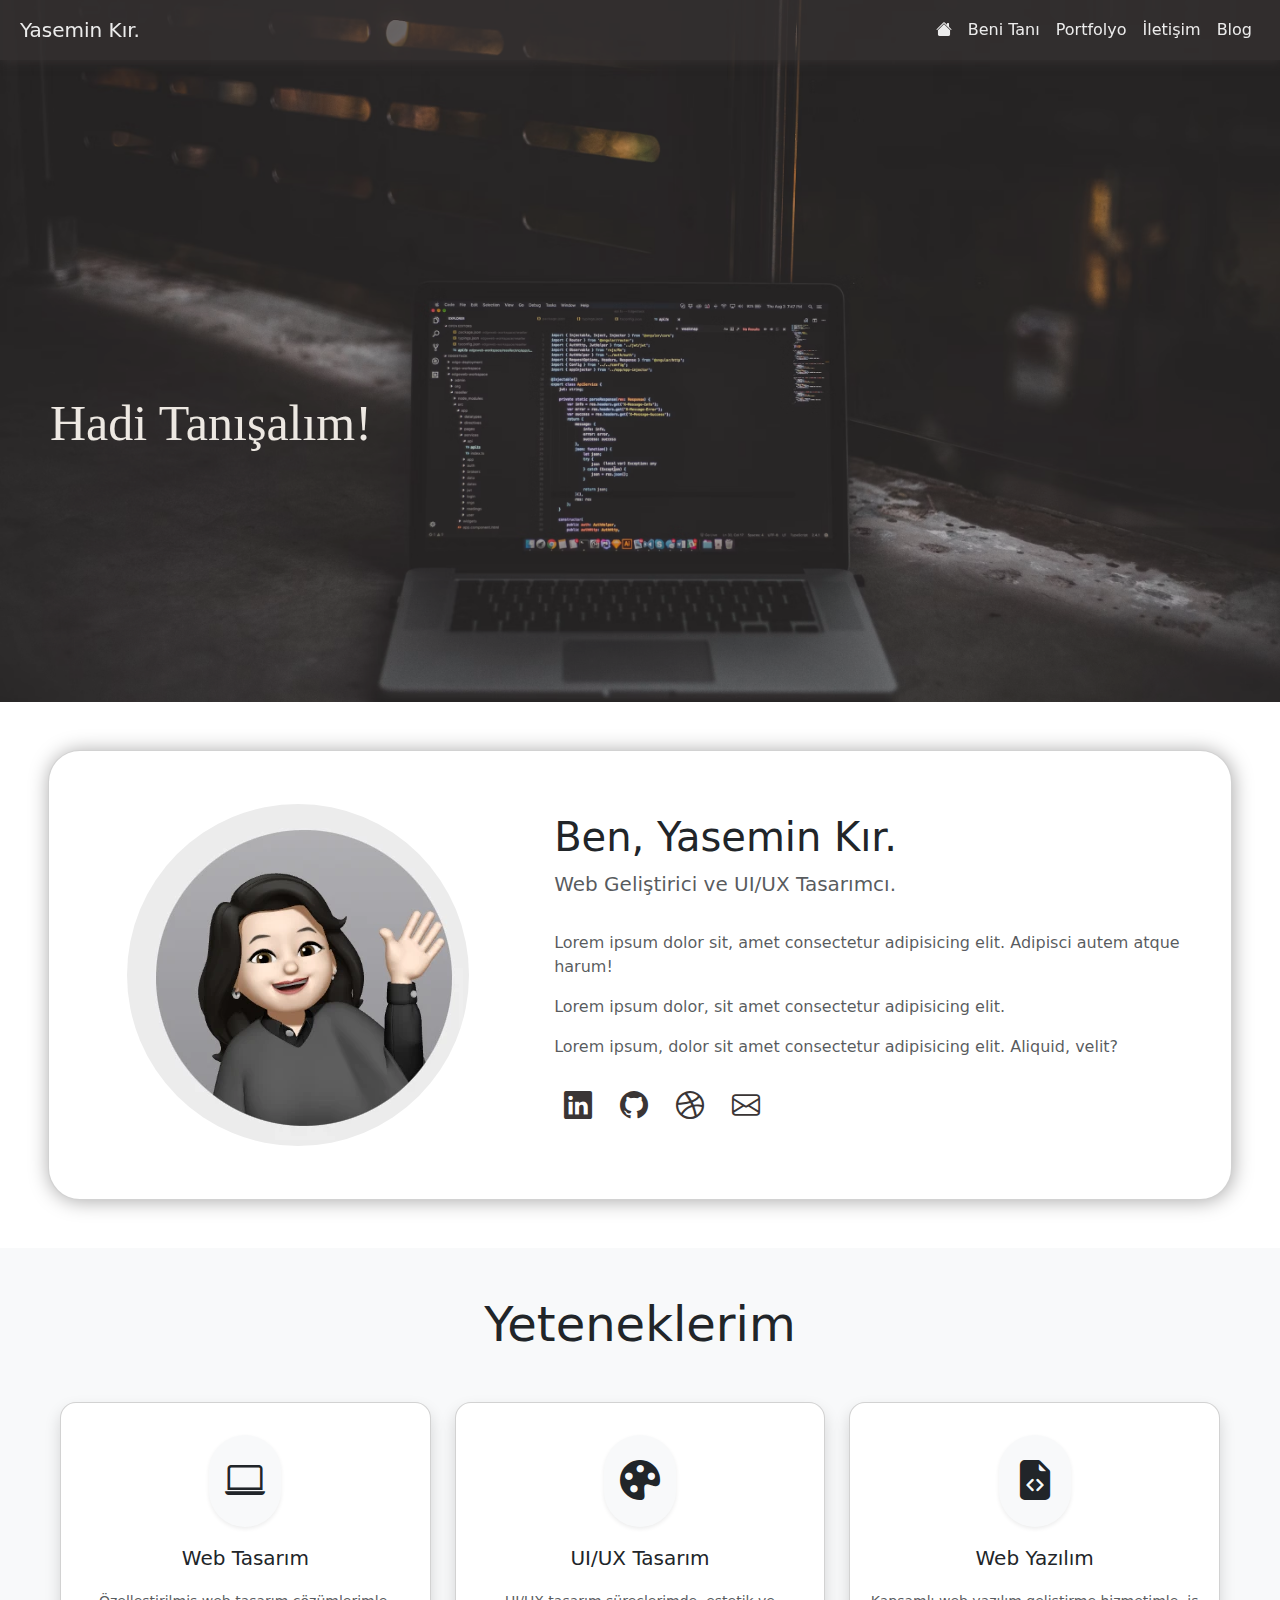
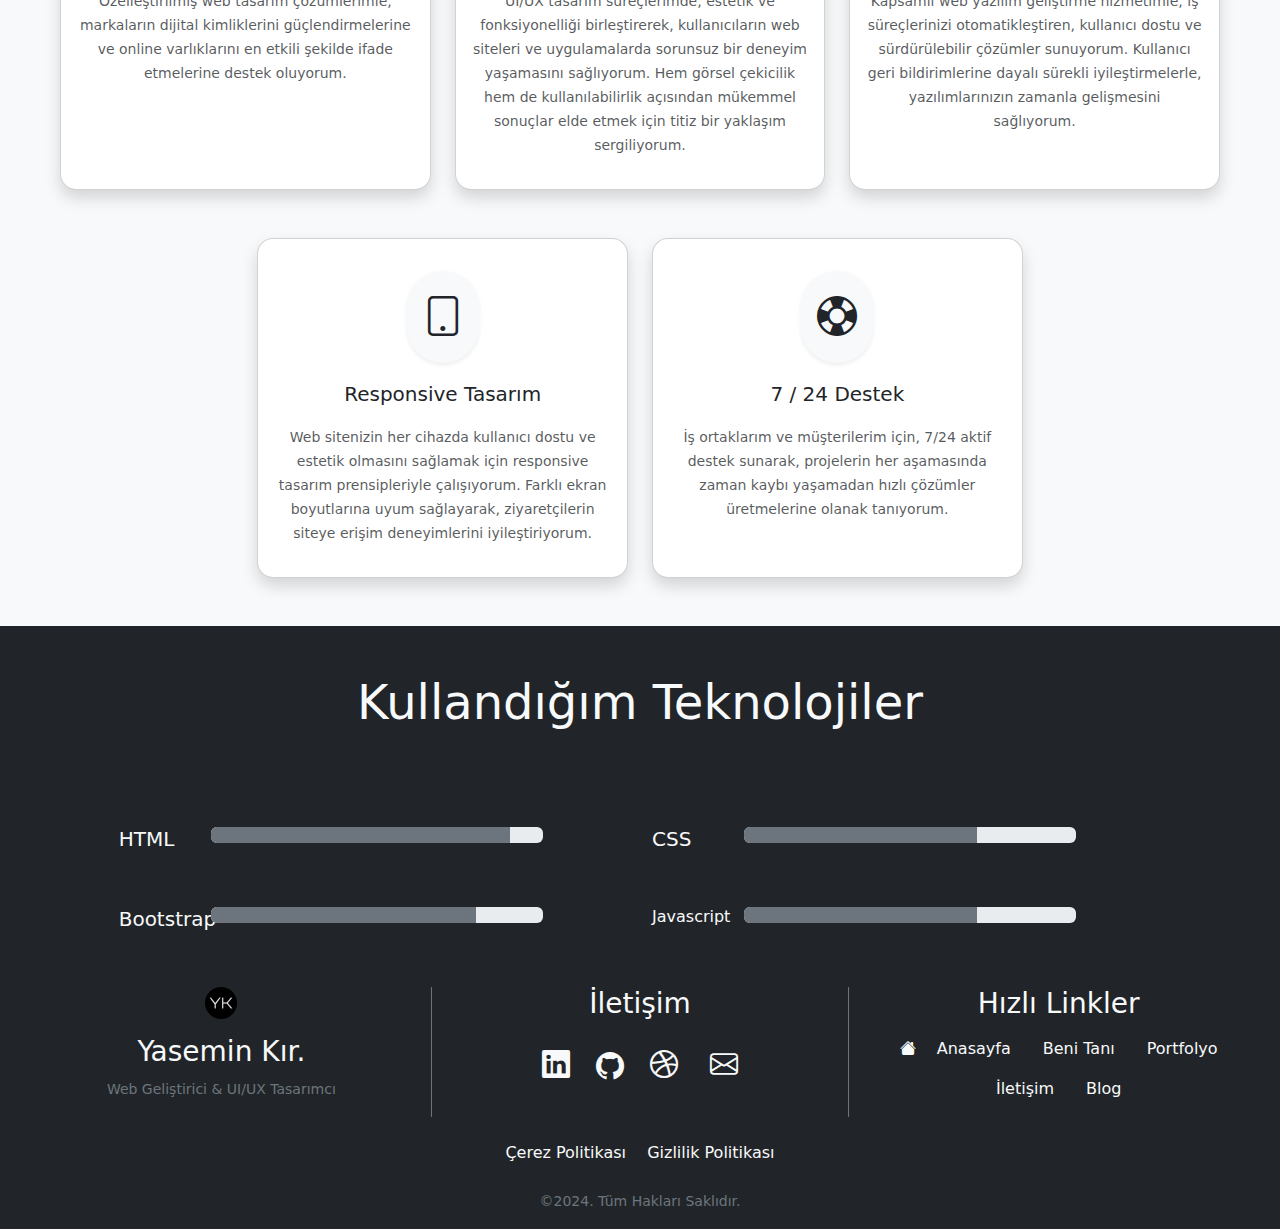
==== beni-tani.html @ 0d90493d "first commit" ====
<!DOCTYPE html>
<html lang="tr">

<head>
    <meta charset="UTF-8">
    <meta name="viewport" content="width=device-width, initial-scale=1.0">
    <link rel="stylesheet" href="CSS/style.css">
    <link rel="stylesheet" href="CSS/bootstrap.min.css">
    <link rel="stylesheet" href="https://cdnjs.cloudflare.com/ajax/libs/font-awesome/6.6.0/css/all.min.css"
        integrity="sha512-Kc323vGBEqzTmouAECnVceyQqyqdsSiqLQISBL29aUW4U/M7pSPA/gEUZQqv1cwx4OnYxTxve5UMg5GT6L4JJg=="
        crossorigin="anonymous" referrerpolicy="no-referrer" />
    <link rel="stylesheet" href="https://cdn.jsdelivr.net/npm/bootstrap-icons@1.11.3/font/bootstrap-icons.min.css">
    <link rel="shortcut icon" href="img/favicon-32x32.png" type="image/x-icon">
    <title>Yasemin Kır.</title>
</head>

<body>
    <!-- Header - Start -->

    <!-- Navbar Start -->
    <nav class="navbar navbar-expand-lg p-0 m-0">
        <div class="container-fluid fixed-top m-0 border-bottom-rounded-5">
            <a href="index.html" class="navbar-brand">Yasemin Kır.</a>
            <button class="navbar-toggler toggler-menu-icon" type="button" data-bs-toggle="collapse" data-bs-target="#toggleMenu"
                aria-controls="toggleMenu" aria-expanded="false" aria-label="Açılabilir menü">
                <span class="navbar-toggler-icon p-3"></span>
            </button>

            <div class="collapse navbar-collapse bg-white mt-3 mt-lg-0" id="toggleMenu">
                <ul class="p-3 p-lg-0 navbar-nav ms-auto mb-2 mb-lg-0">
                    <li class="nav-item">
                        <a href="index.html" class="nav-link active" aria-current="page">
                            <i class="bi bi-house-fill"></i>
                            <span class="d-inline-block d-lg-none ms-2">Anasayfa</span>
                        </a>
                    </li>
                    <li class="nav-item">
                        <a href="beni-tani.html" class="nav-link">Beni Tanı</a>
                    </li>
                    <li class="nav-item">
                        <a href="" class="nav-link">Portfolyo</a>
                    </li>
                    <li class="nav-item">
                        <a href="" class="nav-link">İletişim</a>
                    </li>
                    <li class="nav-item">
                        <a href="" class="nav-link">Blog</a>
                    </li>
                </ul>
            </div>
        </div>
    </nav>
    <!-- Navbar - End -->
    <header class="banner">
        <div id="app">
            <div class="title">
                <div class="title-inner">
                    <div class="cafe">
                        <div class="cafe-inner">Hadi Tanışalım!</div>
                    </div>
                </div>
            </div>
            <!-- banner image -->
            <div class="image">
                <img src="img/beni-tani.avif" alt="Banner Image">
            </div>
        </div>
    </header>

    <main>

        <!-- About me Section Start-->
        <section>
            <div class="card mt-5 mx-5 rounded-5 bg-profile">
                <div class="card-body">
                    <div class="row">
                        <div class="col-lg-5 text-center">
                            <img src="img/hello.webp" class="rounded-circle img-fluid circle-anim">
                        </div>
                        <div class="col-lg-7 my-auto">
                            <div class="d-flex flex-column">
                                <h1 class="mx-auto mx-lg-0">Ben, Yasemin Kır.</h1>
                                <p class="lead text-muted mx-auto mx-lg-0">Web Geliştirici ve UI/UX Tasarımcı.</p>
                            </div>
                            <p class="mt-3 text-muted mx-auto mx-lg-0">Lorem ipsum dolor sit, amet consectetur adipisicing elit.
                                Adipisci autem atque harum!</p>
                            <p class="text-muted mx-auto mx-lg-0">Lorem ipsum dolor, sit amet consectetur adipisicing elit.</p>
        
                            <p class="text-muted mx-auto mx-lg-0">Lorem ipsum, dolor sit amet consectetur adipisicing elit.
                                Aliquid, velit?</p>
        
                            <!-- Socials -->
                            <ul class="nav gap-2 justify-content-center justify-content-lg-start">
                                <li class="nav-item">
                                    <a href="https://github.com/yasemin-kir" class="nav-link socials">
                                        <i class="bi bi-linkedin fs-3"></i>
                                    </a>
                                </li>
                                <li class="nav-item">
                                    <a href="" class="nav-link socials">
                                        <i class="bi bi-github fs-3"></i>
                                    </a>
                                </li>
                                <li class="nav-item">
                                    <a href="https://github.com/yasemin-kir" class="nav-link socials">
                                        <i class="bi bi-dribbble fs-3"></i>
                                    </a>
                                </li>
                                <li class="nav-item">
                                    <a href="https://github.com/yasemin-kir" class="nav-link socials">
                                        <i class="bi bi-envelope fs-3"></i>
                                    </a>
                                </li>
                            </ul>
                        </div>
                    </div>
                </div>
            </div>
        </section>
        <!-- About me Section End-->


        <!-- Skills Section Start -->
        <section>
            <div class="container-fluid bg-light mt-5 py-5">
                <div class="row pb-5 px-5 text-center">
                    <h2 class="display-5 mb-5">Yeteneklerim</h2>
                    <div class="col-lg-4">
                        <div class="card rounded-4 shadow h-100">
                            <div class="card-body py-auto">
                                <div class="m-3 d-inline-block fs-1 rounded-pill bg-light shadow-sm p-3">
                                    <i class="bi bi-laptop"></i>
                                </div>
                                <p class="lead">Web Tasarım</p>
                                <p class="text-muted"><small>Özelleştirilmiş web tasarım çözümlerimle, markaların dijital kimliklerini güçlendirmelerine ve online varlıklarını en etkili şekilde ifade etmelerine destek oluyorum.</small></p>
                            </div>
                        </div>
                    </div>
                    <div class="col-lg-4">
                        <div class="card rounded-4 shadow h-100">
                            <div class="card-body py-auto">
                                <div class="m-3 d-inline-block fs-1 rounded-pill bg-light shadow-sm p-3">
                                    <i class="bi bi-palette-fill text-dark"></i>
                                </div>
                                <p class="lead">UI/UX Tasarım</p>
                                <p class="text-muted"><small>UI/UX tasarım süreçlerimde, estetik ve fonksiyonelliği birleştirerek, kullanıcıların web siteleri ve uygulamalarda sorunsuz bir deneyim yaşamasını sağlıyorum. Hem görsel çekicilik hem de kullanılabilirlik açısından mükemmel sonuçlar elde etmek için titiz bir yaklaşım sergiliyorum.</small></p>
                            </div>
                        </div>
                    </div>
                    <div class="col-lg-4">
                        <div class="card rounded-4 shadow h-100">
                            <div class="card-body py-auto">
                                <div class="m-3 d-inline-block fs-1 rounded-pill bg-light shadow-sm p-3">
                                    <i class="bi bi-file-earmark-code-fill"></i>
                                </div>
                                <p class="lead">Web Yazılım</p>
                                <p class="text-muted"><small>Kapsamlı web yazılım geliştirme hizmetimle, iş süreçlerinizi otomatikleştiren, kullanıcı dostu ve sürdürülebilir çözümler sunuyorum. Kullanıcı geri bildirimlerine dayalı sürekli iyileştirmelerle, yazılımlarınızın zamanla gelişmesini sağlıyorum.</small></p>
                            </div>
                        </div>
                    </div>
                </div>
                <div class="row px-5 text-center">
                    <div class="offset-lg-2 col-lg-4">
                        <div class="card rounded-4 shadow h-100">
                            <div class="card-body py-auto">
                                <div class="m-3 d-inline-block fs-1 rounded-pill bg-light shadow-sm p-3">
                                    <i class="bi bi-tablet"></i>
                                </div>
                                <p class="lead">Responsive Tasarım</p>
                                <p class="text-muted"><small>Web sitenizin her cihazda kullanıcı dostu ve estetik olmasını sağlamak için responsive tasarım prensipleriyle çalışıyorum. Farklı ekran boyutlarına uyum sağlayarak, ziyaretçilerin siteye erişim deneyimlerini iyileştiriyorum.</small></p>
                            </div>
                        </div>
                    </div>
                    <div class="col-lg-4">
                        <div class="card rounded-4 shadow h-100">
                            <div class="card-body py-auto">
                                <div class="m-3 d-inline-block fs-1 rounded-pill bg-light shadow-sm p-3">
                                    <i class="bi bi-life-preserver"></i>
                                </div>
                                <p class="lead">7 / 24 Destek</p>
                                <p class="text-muted"><small>İş ortaklarım ve müşterilerim için, 7/24 aktif destek sunarak, projelerin her aşamasında zaman kaybı yaşamadan hızlı çözümler üretmelerine olanak tanıyorum.</small></p>
                            </div>
                        </div>
                    </div>
                </div>
            </div>
        </section>
        <!-- Skills Section End -->

        <!-- Techs Section Start -->
        <section>
            <div class="container-fluid bg-dark text-light">
                <div class="row text-center justify-content-center">
                    <h2 class="display-5 mb-5 py-5">Kullandığım Teknolojiler</h2>
                    <div class="col-lg-5 px-0 mx-0">
                        <div class="row aling-items-center mx-auto">
                            <div class="col-lg-1 me-5">
                                <p class="h5">HTML</p>
                            </div>
                            <div class="col-lg-8 mb-3 mb-lg-0">
                                <div class="progress" role="progressbar" aria-label="Success example" aria-valuenow="90" aria-valuemin="0" aria-valuemax="100">
                                    <div class="progress-bar bg-secondary" style="width: 90%"></div>
                                  </div>
                            </div>
                        </div>
                    </div>
                    <div class="col-lg-5 px-0 mx-0">
                        <div class="row aling-items-center mx-auto">
                            <div class="col-lg-1 me-5">
                                <p class="h5">CSS</p>
                            </div>
                            <div class="col-lg-8">
                                <div class="progress" role="progressbar" aria-label="Success example" aria-valuenow="70" aria-valuemin="0" aria-valuemax="100">
                                    <div class="progress-bar bg-secondary" style="width: 70%"></div>
                                  </div>
                            </div>
                        </div>
                    </div>
                </div>
                <div class="row text-center justify-content-center mt-5">
                    <div class="col-lg-5 px-0 mx-0">
                        <div class="row aling-items-center mx-auto">
                            <div class="col-lg-1 me-5">
                                <p class="h5">Bootstrap</p>
                            </div>
                            <div class="col-lg-8 mb-3 mb-lg-0">
                                <div class="progress" role="progressbar" aria-label="Success example" aria-valuenow="80" aria-valuemin="0" aria-valuemax="100">
                                    <div class="progress-bar bg-secondary" style="width: 80%"></div>
                                  </div>
                            </div>
                        </div>
                    </div>
                    <div class="col-lg-5 px-0 mx-0">
                        <div class="row aling-items-center mx-auto">
                            <div class="col-lg-1 me-5">
                                <p class="h6 text-center my-auto">Javascript</p>
                            </div>
                            <div class="col-lg-8">
                                <div class="progress" role="progressbar" aria-label="Success example" aria-valuenow="70" aria-valuemin="0" aria-valuemax="100">
                                    <div class="progress-bar bg-secondary" style="width: 70%"></div>
                                  </div>
                            </div>
                        </div>
                    </div>
                </div>
            </div>
        </section>
        <!-- Techs Section End -->


    </main>

    <!-- FOOTER START -->
    <footer>
        <div class="container-fluid bg-dark pt-5">
            <div class="row mx-auto">
                <div class="col-md-4 text-center">
                    <a href="index.html" class="text-decoration-none text-light">
                        <img src="img/favicon-32x32.png" alt="İkon" class="img-fluid mb-3">
                        <p class="h3">Yasemin Kır.</p>
                        <p class="text-secondary"><small>Web Geliştirici & UI/UX Tasarımcı</small></p>
                    </a>
                </div>
                <div class="col-md-4 text-light text-center border-start border-end border-secondary">
                    <p class="h3 mb-3">İletişim</p>
                    <ul class="nav justify-content-center">
                        <li class="nav-item text-light">
                            <a href="https://github.com/yasemin-kir" class="nav-link">
                                <i class="bi bi-linkedin text-light fs-3"></i>
                            </a>
                        </li>
                        <li class="nav-item">
                            <a href="" class="nav-link socials">
                                <i class="bi bi-github text-light fs-3"></i>
                            </a>
                        </li>
                        <li class="nav-item">
                            <a href="https://github.com/yasemin-kir" class="nav-link">
                                <i class="bi bi-dribbble text-light fs-3"></i>
                            </a>
                        </li>
                        <li class="nav-item">
                            <a href="https://github.com/yasemin-kir" class="nav-link">
                                <i class="bi bi-envelope text-light fs-3"></i>
                            </a>
                        </li>
                    </ul>
                </div>
                <div class="col-md-4 text-light text-center">
                    <p class="h3">Hızlı Linkler</p>
                    <ul class="nav justify-content-center">
                        <li class="nav-link">
                            <a href="index.html" class="nav-item text-decoration-none text-light">
                                <i class="bi bi-house-fill me-3"></i>
                                Anasayfa
                            </a>
                        </li>
                        <li class="nav-link">
                            <a href="beni-tani.html" class="nav-item text-decoration-none text-light">Beni Tanı</a>
                        </li>
                        <li class="nav-link">
                            <a href="" class="nav-item text-decoration-none text-light">Portfolyo</a>
                        </li>
                        <li class="nav-link">
                            <a href="" class="nav-item text-decoration-none text-light">İletişim</a>
                        </li>
                        <li class="nav-link">
                            <a href="" class="nav-item text-decoration-none text-light">Blog</a>
                        </li>
                    </ul>
                </div>
            </div>
            <div class="row my-4">
                <div class="text-center">
                    <a class="text-light text-decoration-none" href="#">Çerez Politikası</a>
                    <a class="text-light text-decoration-none ms-3" href="#">Gizlilik Politikası</a>
                </div>
            </div>
            <div class="row">
                <div class="text-center text-secondary">
                    <p><small>&copy2024. Tüm Hakları Saklıdır.</small></p>
                </div>
            </div>
        </div>
    </footer>
    <!-- FOOTER END -->


    <script src="JS/bootstrap.bundle.min.js"></script>
</body>

</html>
---- CSS/style.css ----
/* ======navbar styles====== */

nav .navbar {
  position: fixed !important;
  top: 0 !important;
  left: 0 !important;
  width: 100%;
  z-index: 1000 !important;
  height: 1vh !important;
}

.navbar .container-fluid a {
  color: #ECECEC !important;
}

.navbar-expand-lg .container-fluid {
  background-color: #3a35359b !important;
  box-shadow: 1px 1px 10px #3a3535c1;
}

nav .container-fluid {
  margin: 0 !important;
  padding: 10px 20px 10px 20px !important;
}



.toggler-menu-icon {
  background-color: #ECECEC !important;
}

#toggleMenu {
  background-color: #3a3535 !important;
  border-radius: 10px;
  box-shadow: 2px 2px 20px #0000007b ;
  text-shadow: none;
}

.navbar-collapse .nav-link {
  color: #000 !important;
}

/* ========BANNER ANIMATION======= */
.banner {
  padding: 0;
  position: relative;
  z-index: 1;
  /* Navbar’ın altında kalması için daha düşük bir z-index */
  overflow: hidden;
}

.banner #app {
  display: grid;
  grid-template-columns: 0fr 1fr;
  align-items: center;
  height: 78vh;
  width: 100vw;
  background-color: #3a3535;
  color: #ede8e2;
}

.banner .title {
  padding-left: 1em;
  grid-column: 1 / -1;
  grid-row: 1;
  font-family: "Prata", serif;
  font-size: 50px;
  width: 100%;
  z-index: 2;
}

.banner .title-inner {
  display: inline-block;
}

.banner .image {
  width: 100%;
  height: 94vh;
  grid-row: 1;
  grid-column: 2;
  opacity: 0.7;
  animation: image-in 1s cubic-bezier(0.5, 0, 0.1, 1) 2s backwards;
}

.banner .image img {
  display: block;
  width: 100%;
  height: 100%;
  object-fit: cover;

}

@keyframes text-clip {
  from {
    clip-path: polygon(0% 100%, 100% 100%, 100% 100%, 0% 100%);
  }

  to {
    clip-path: polygon(0 0, 100% 0, 100% 100%, 0 100%);
  }
}

@keyframes outer-left {
  from {
    transform: translateX(50%);
  }

  to {
    transform: none;
  }
}

@keyframes inner-left {
  from {
    transform: translateX(-50%);
  }

  to {
    transform: none;
  }
}

.banner .cafe,
.banner .mozart {
  animation: outer-left 1s 1s cubic-bezier(0.5, 0, 0.1, 1) both;
}

.banner .title-inner {
  display: inline-block;
  animation: inner-left 1s 1s ease both;
}

.banner .cafe-inner {
  display: inline-block;
  animation: inner-left 1s 1s ease both, text-clip 1s 0s cubic-bezier(0.5, 0, 0.1, 1) both;
}

.banner .mozart-inner {
  animation: text-clip 1s 0s cubic-bezier(0.5, 0, 0.1, 1) both;
}

.banner .title {
  animation: outer-left 1s 1s ease both;
}

.banner .cafe .cafe-inner {
  display: inline-block;
}

.banner .mozart {
  display: inline-block;
}

@keyframes image-in {
  from {
    clip-path: polygon(0 0, 100% 0, 100% 0, 0 0);
  }

  to {
    clip-path: polygon(0 0, 100% 0, 100% 100%, 0 100%);
  }
}


#app:active * {
  animation: none !important;
}

/* BANNER ANIMATION CSS END */

/* =======TEXT FADE====== */
.text-fade {
  display: block;
  overflow: hidden;
}

.text-fade .faded-inner {
  opacity: 0;
  transform: translateX(-1px);
  font-size: 2rem;
  font-family: sans-serif;
  color: #8C7464;
  text-shadow: 3px 3px 1px #3a3535;
  white-space: nowrap;
  /* Metni tek satırda tutar */
  animation: fadeIn 1s ease-in-out forwards;
  animation-delay: 3s;
}

@keyframes fadeIn {
  to {
    opacity: 1;
    transform: translateX(0);
  }
}

.bg-profile {
  background-color: #ECECEC;
  box-shadow: 1px 1px 20px #a9a8a8;
}

/* =======Circle Animation======= */

.circle-anim {
  --color: #a9a8a8;
  /* the color of the border */
  --border: 2px;
  /* the thickness of the border */
  --offset: 30px;
  /* control the movement of the border */
  --gap: 5px;
  /* the gap on hover */

  border-radius: 50%;
  cursor: pointer;
  padding: calc(var(--border) + var(--gap));
  border: var(--offset) solid #0000;
  --_m: radial-gradient(50% 50%, #000 calc(100% - var(--offset)), #0000 calc(100% - var(--border)));
  -webkit-mask: var(--_m);
  mask: var(--_m);
  --_g: #0000 calc(99% - var(--border)), var(--color) calc(100% - var(--border)) 99%, #0000;
  --_s: var(--offset);
  --_r: 100% 100% at;
  background:
    radial-gradient(var(--_r) 0 0, var(--_g)) calc(100% + var(--_s)) calc(100% + var(--_s)),
    radial-gradient(var(--_r) 100% 0, var(--_g)) calc(0% - var(--_s)) calc(100% + var(--_s)),
    radial-gradient(var(--_r) 0 100%, var(--_g)) calc(100% + var(--_s)) calc(0% - var(--_s)),
    radial-gradient(var(--_r) 100% 100%, var(--_g)) calc(0% - var(--_s)) calc(0% - var(--_s));
  background-size: 50% 50%;
  background-repeat: no-repeat;
  transition: .4s;
}

.circle-anim:hover {
  --_s: 0px
}

.socials {
  padding: 10px !important;
  color: #3a3535 !important;

}


/* ========Media Queries======= */
@media (max-width: 768px) {
  .banner #app {
    height: 60vh;
    /* Küçük ekranlarda daha küçük bir yükseklik */
  }

  .banner #app {
    grid-template-columns: 0fr 1fr;
  }

  .banner .title {
    font-size: 25px;
  }

  @media (min-width: 768px) and (max-width: 1024px) {
    .banner #app {
      height: 60vh;
      /* Tablet ekranlarda yükseklik artırılıyor */
    }

    .banner .image {
      width: 100%;
      /* Görselin genişliği %100 */
      height: auto;
      /* Yüksekliği otomatik ayarla */
    }
  }

  .banner .image {
    width: 100%;
    /* Görselin genişliği #app ile uyumlu olur */
    height: 100%;
    /* Görselin yüksekliği #app ile uyumlu olur */
  }
}

@media (min-width: 992px) {
  #toggleMenu {
    background-color: transparent !important;
    box-shadow: none !important;
    background-color: none !important;
    border-radius: none !important;
    text-shadow: none !important;
  }
}
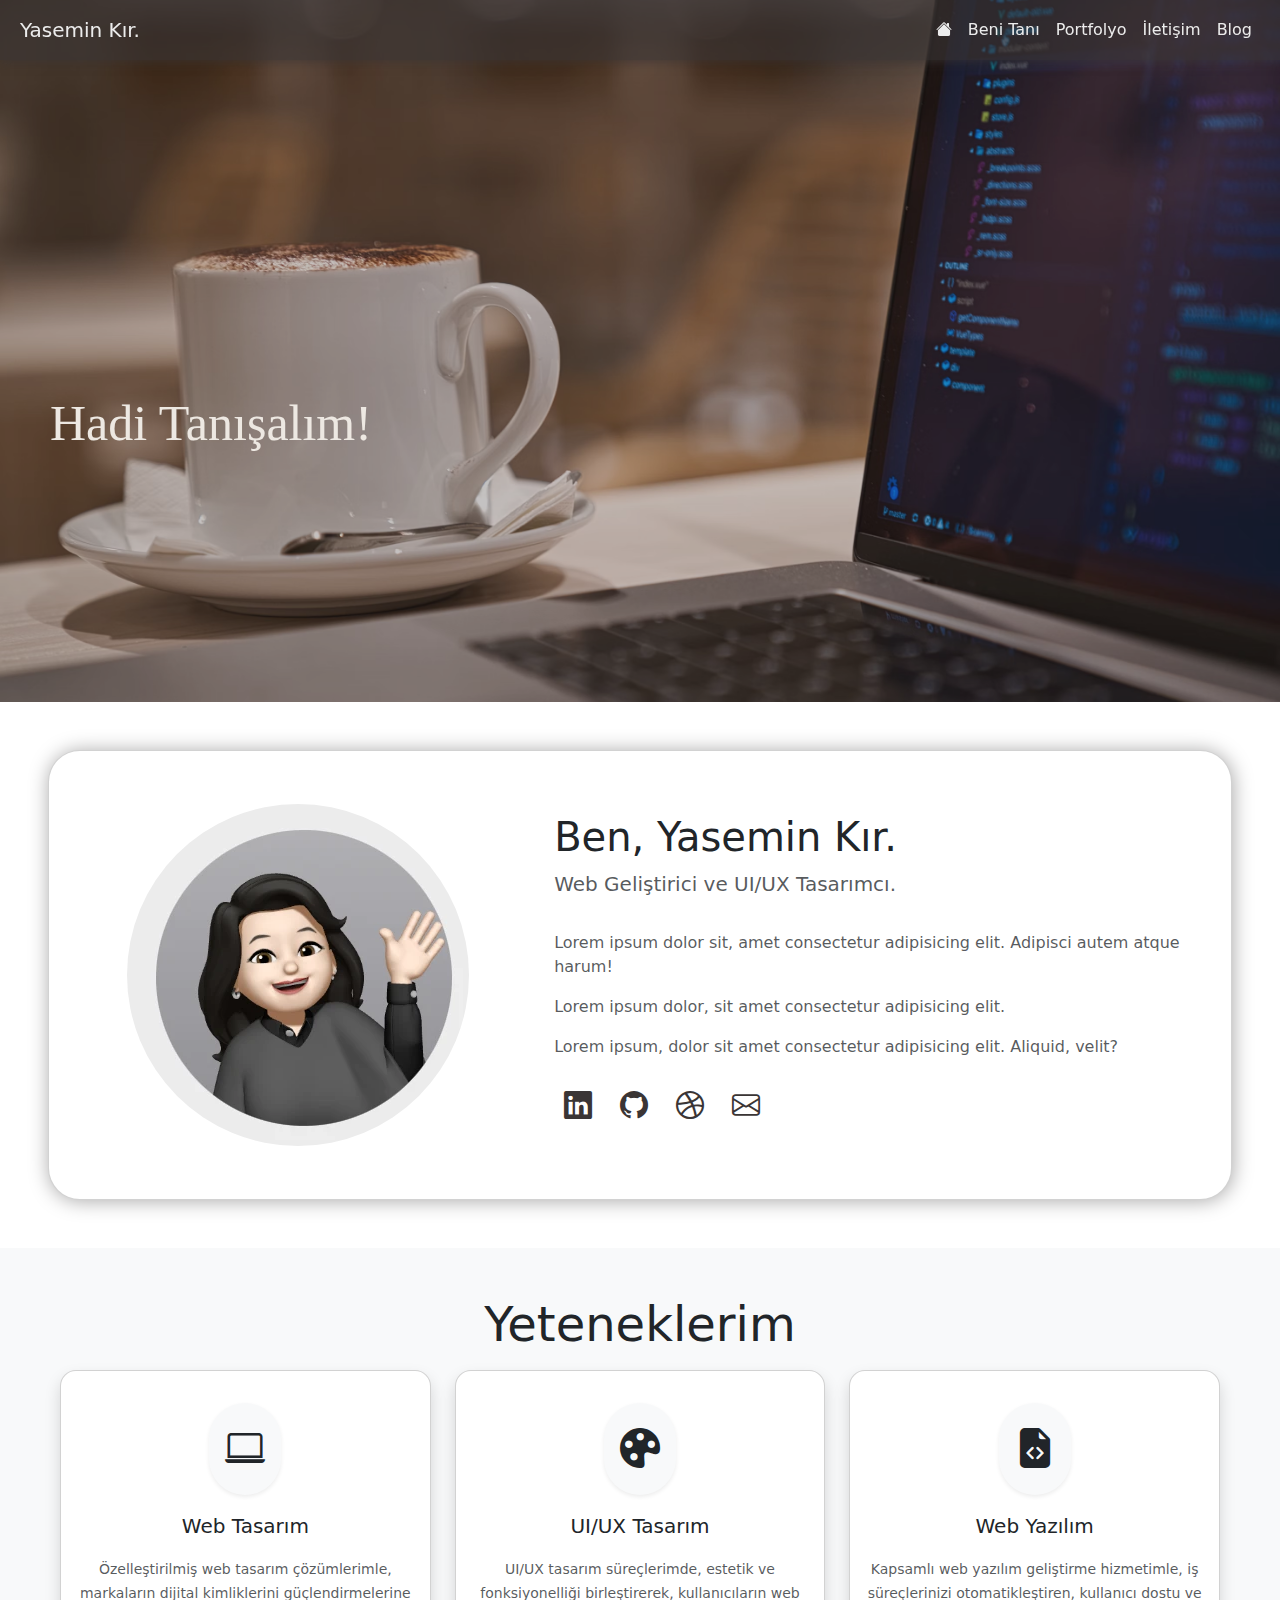
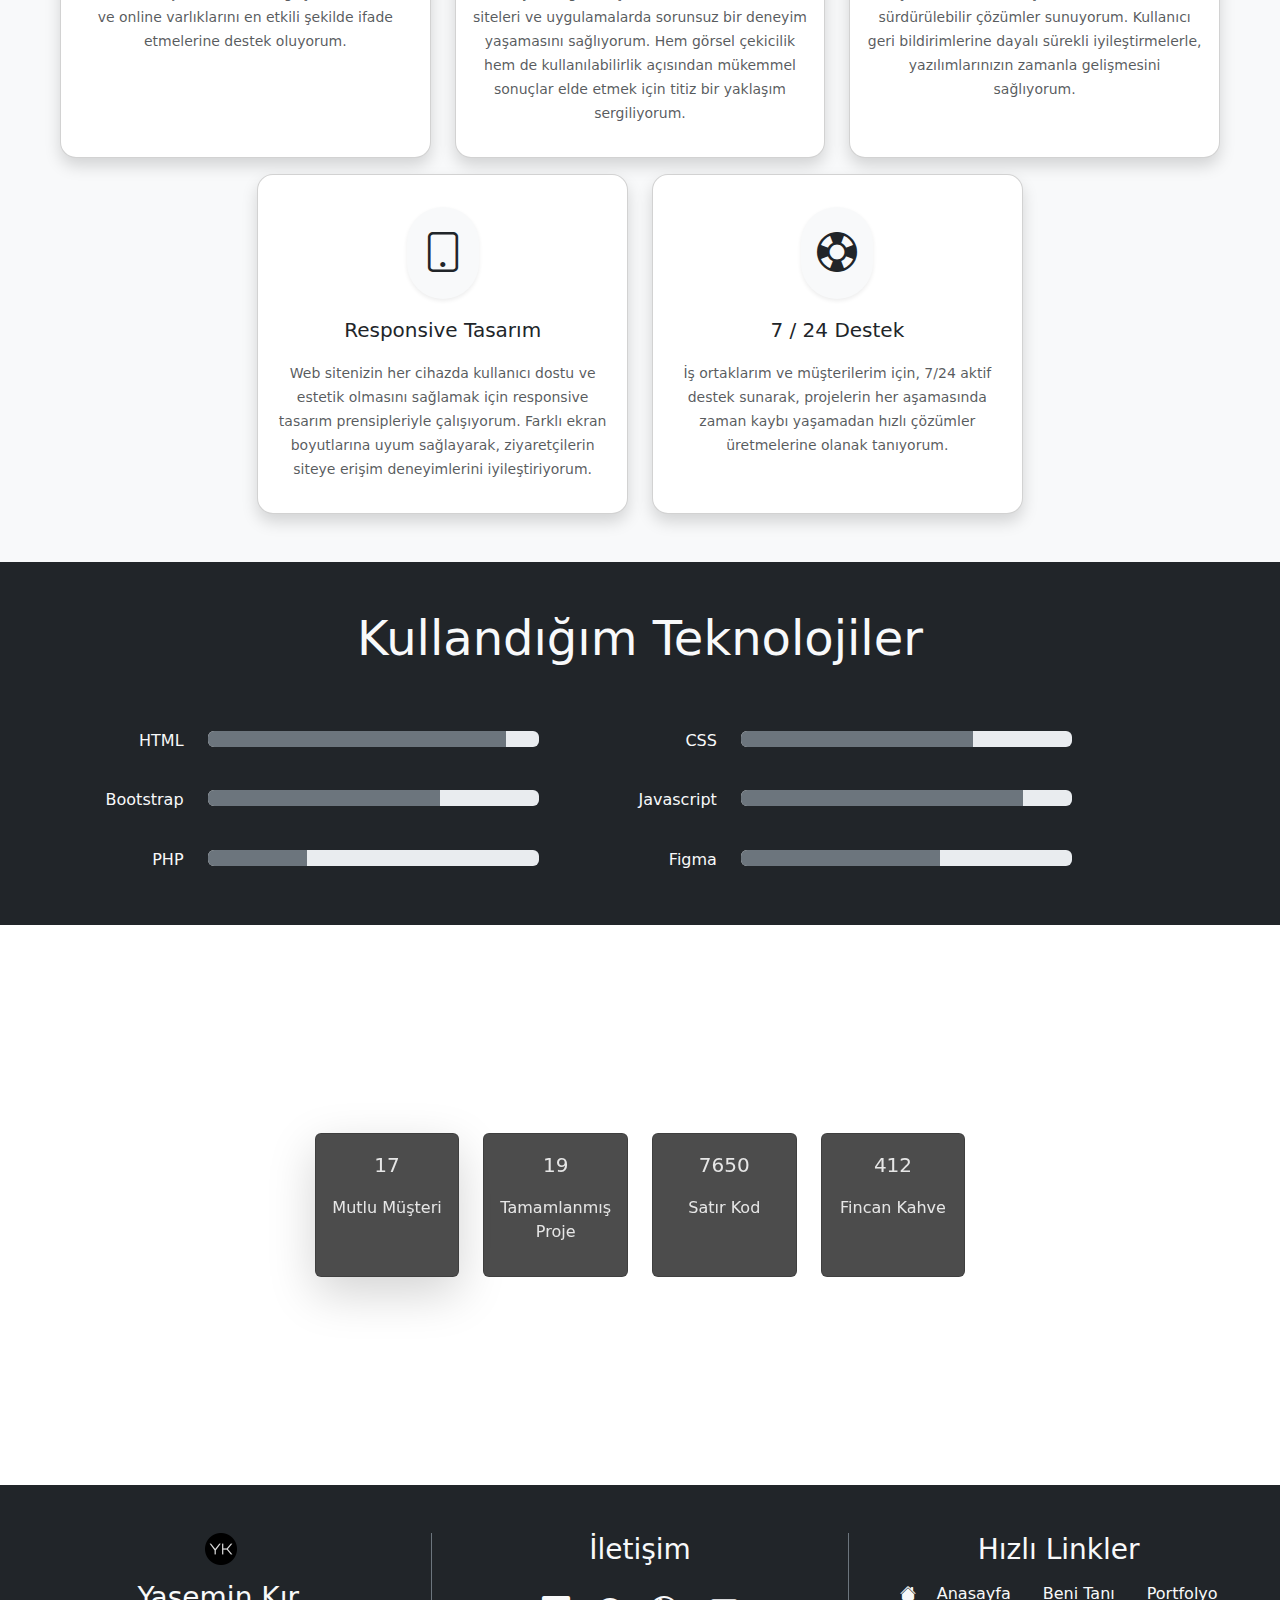
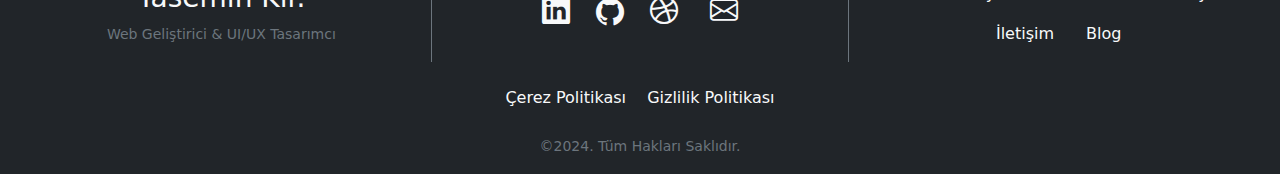
==== commit c4858b7e: "çakışmalar çözüldü" ====
--- a/beni-tani.html
+++ b/beni-tani.html
@@ -8,7 +8,7 @@
     <link rel="stylesheet" href="CSS/bootstrap.min.css">
     <link rel="stylesheet" href="https://cdnjs.cloudflare.com/ajax/libs/font-awesome/6.6.0/css/all.min.css"
         integrity="sha512-Kc323vGBEqzTmouAECnVceyQqyqdsSiqLQISBL29aUW4U/M7pSPA/gEUZQqv1cwx4OnYxTxve5UMg5GT6L4JJg=="
-        crossorigin="anonymous" referrerpolicy="no-referrer" />
+        crossorigin="anonymous" referrerpolicy="no-referrer"/>
     <link rel="stylesheet" href="https://cdn.jsdelivr.net/npm/bootstrap-icons@1.11.3/font/bootstrap-icons.min.css">
     <link rel="shortcut icon" href="img/favicon-32x32.png" type="image/x-icon">
     <title>Yasemin Kır.</title>
@@ -62,7 +62,7 @@
             </div>
             <!-- banner image -->
             <div class="image">
-                <img src="img/beni-tani.avif" alt="Banner Image">
+                <img src="img/banner-beni-tani.avif" alt="Banner Image">
             </div>
         </div>
     </header>
@@ -123,8 +123,8 @@
         <!-- Skills Section Start -->
         <section>
             <div class="container-fluid bg-light mt-5 py-5">
-                <div class="row pb-5 px-5 text-center">
-                    <h2 class="display-5 mb-5">Yeteneklerim</h2>
+                <div class="row px-5 text-center">
+                    <h2 class="display-5 mb-3">Yeteneklerim</h2>
                     <div class="col-lg-4">
                         <div class="card rounded-4 shadow h-100">
                             <div class="card-body py-auto">
@@ -136,7 +136,7 @@
                             </div>
                         </div>
                     </div>
-                    <div class="col-lg-4">
+                    <div class="col-lg-4 mt-3 mt-lg-0">
                         <div class="card rounded-4 shadow h-100">
                             <div class="card-body py-auto">
                                 <div class="m-3 d-inline-block fs-1 rounded-pill bg-light shadow-sm p-3">
@@ -147,7 +147,7 @@
                             </div>
                         </div>
                     </div>
-                    <div class="col-lg-4">
+                    <div class="col-lg-4 mt-3 mt-lg-0">
                         <div class="card rounded-4 shadow h-100">
                             <div class="card-body py-auto">
                                 <div class="m-3 d-inline-block fs-1 rounded-pill bg-light shadow-sm p-3">
@@ -159,9 +159,9 @@
                         </div>
                     </div>
                 </div>
-                <div class="row px-5 text-center">
+                <div class="row mt-3 px-5 text-center">
                     <div class="offset-lg-2 col-lg-4">
-                        <div class="card rounded-4 shadow h-100">
+                        <div class="card rounded-4 shadow">
                             <div class="card-body py-auto">
                                 <div class="m-3 d-inline-block fs-1 rounded-pill bg-light shadow-sm p-3">
                                     <i class="bi bi-tablet"></i>
@@ -171,7 +171,7 @@
                             </div>
                         </div>
                     </div>
-                    <div class="col-lg-4">
+                    <div class="offset-lg-0 col-lg-4 mt-3 mt-lg-0">
                         <div class="card rounded-4 shadow h-100">
                             <div class="card-body py-auto">
                                 <div class="m-3 d-inline-block fs-1 rounded-pill bg-light shadow-sm p-3">
@@ -189,13 +189,13 @@
 
         <!-- Techs Section Start -->
         <section>
-            <div class="container-fluid bg-dark text-light">
-                <div class="row text-center justify-content-center">
-                    <h2 class="display-5 mb-5 py-5">Kullandığım Teknolojiler</h2>
-                    <div class="col-lg-5 px-0 mx-0">
-                        <div class="row aling-items-center mx-auto">
-                            <div class="col-lg-1 me-5">
-                                <p class="h5">HTML</p>
+            <div class="container-fluid bg-dark text-light py-5">
+                <div class="row text-center justify-content-center px-5 px-lg-0">
+                    <h2 class="display-5 mb-5">Kullandığım Teknolojiler</h2>
+                    <div class="col-lg-5 px-0 mx-0 mt-3">
+                        <div class="row aling-items-center mx-auto">
+                            <div class="col-lg-2">
+                                <p class="h6 float-lg-end">HTML</p>
                             </div>
                             <div class="col-lg-8 mb-3 mb-lg-0">
                                 <div class="progress" role="progressbar" aria-label="Success example" aria-valuenow="90" aria-valuemin="0" aria-valuemax="100">
@@ -204,10 +204,10 @@
                             </div>
                         </div>
                     </div>
-                    <div class="col-lg-5 px-0 mx-0">
-                        <div class="row aling-items-center mx-auto">
-                            <div class="col-lg-1 me-5">
-                                <p class="h5">CSS</p>
+                    <div class="col-lg-5 px-0 mx-0 mt-3">
+                        <div class="row aling-items-center mx-auto">
+                            <div class="col-lg-2">
+                                <p class="h6 float-lg-end">CSS</p>
                             </div>
                             <div class="col-lg-8">
                                 <div class="progress" role="progressbar" aria-label="Success example" aria-valuenow="70" aria-valuemin="0" aria-valuemax="100">
@@ -217,23 +217,11 @@
                         </div>
                     </div>
                 </div>
-                <div class="row text-center justify-content-center mt-5">
-                    <div class="col-lg-5 px-0 mx-0">
-                        <div class="row aling-items-center mx-auto">
-                            <div class="col-lg-1 me-5">
-                                <p class="h5">Bootstrap</p>
-                            </div>
-                            <div class="col-lg-8 mb-3 mb-lg-0">
-                                <div class="progress" role="progressbar" aria-label="Success example" aria-valuenow="80" aria-valuemin="0" aria-valuemax="100">
-                                    <div class="progress-bar bg-secondary" style="width: 80%"></div>
-                                  </div>
-                            </div>
-                        </div>
-                    </div>
-                    <div class="col-lg-5 px-0 mx-0">
-                        <div class="row aling-items-center mx-auto">
-                            <div class="col-lg-1 me-5">
-                                <p class="h6 text-center my-auto">Javascript</p>
+                <div class="row text-center justify-content-center mt-3 px-5 px-lg-0">
+                    <div class="col-lg-5 px-0 mx-0 mt-3">
+                        <div class="row aling-items-center mx-auto">
+                            <div class="col-lg-2">
+                                <p class="h6 float-lg-end">Bootstrap</p>
                             </div>
                             <div class="col-lg-8">
                                 <div class="progress" role="progressbar" aria-label="Success example" aria-valuenow="70" aria-valuemin="0" aria-valuemax="100">
@@ -242,10 +230,93 @@
                             </div>
                         </div>
                     </div>
+                    <div class="col-lg-5 px-0 mx-0 mt-3">
+                        <div class="row aling-items-center mx-auto">
+                            <div class="col-lg-2">
+                                <p class="h6 float-lg-end">Javascript</p>
+                            </div>
+                            <div class="col-lg-8">
+                                <div class="progress" role="progressbar" aria-label="Success example" aria-valuenow="85" aria-valuemin="0" aria-valuemax="100">
+                                    <div class="progress-bar bg-secondary" style="width: 85%"></div>
+                                  </div>
+                            </div>
+                        </div>
+                    </div>
+                </div>
+                <div class="row text-center justify-content-center mt-3 px-5 px-lg-0">
+                    <div class="col-lg-5 px-0 mx-0 mt-3">
+                        <div class="row aling-items-center mx-auto">
+                            <div class="col-lg-2">
+                                <p class="h6 float-lg-end">PHP</p>
+                            </div>
+                            <div class="col-lg-8">
+                                <div class="progress" role="progressbar" aria-label="Success example" aria-valuenow="30" aria-valuemin="0" aria-valuemax="100">
+                                    <div class="progress-bar bg-secondary" style="width: 30%"></div>
+                                  </div>
+                            </div>
+                        </div>
+                    </div>
+                    <div class="col-lg-5 px-0 mx-0 mt-3">
+                        <div class="row aling-items-center mx-auto">
+                            <div class="col-lg-2">
+                                <p class="h6 float-lg-end">Figma</p>
+                            </div>
+                            <div class="col-lg-8">
+                                <div class="progress" role="progressbar" aria-label="Success example" aria-valuenow="60" aria-valuemin="0" aria-valuemax="100">
+                                    <div class="progress-bar bg-secondary" style="width: 60%"></div>
+                                  </div>
+                            </div>
+                        </div>
+                    </div>
                 </div>
             </div>
         </section>
         <!-- Techs Section End -->
+
+        <!-- Milestones Section Start -->
+        <section>
+            <div class="banner-section overflow-hidden d-flex align-items-center justify-content-around">
+                <div class="row">
+                    <div class="col-md-6 col-lg-3">
+                        <div class="card h-100 shadow-lg">
+                            <div class="card-body text-center">
+                                <i class="fa-solid fa-face-smile-beam fs-3"></i>
+                                <p class="lead">17</p>
+                                <p>Mutlu Müşteri</p>
+                            </div>
+                        </div>
+                    </div>
+                    <div class="col-md-6 col-lg-3">
+                        <div class="card h-100">
+                            <div class="card-body text-center">
+                                <i class="fa-solid fa-handshake fs-3"></i>
+                                <p class="lead">19</p>
+                                <p class="p-0">Tamamlanmış Proje</p>
+                            </div>
+                        </div>
+                    </div>
+                    <div class="col-md-6 col-lg-3">
+                        <div class="card h-100">
+                            <div class="card-body text-center">
+                                <i class="fa-solid fa-code fs-3"></i>
+                                <p class="lead">7650</p>
+                                <p class="d-inline-block">Satır Kod</p>
+                            </div>
+                        </div>
+                    </div>
+                    <div class="col-md-6 col-lg-3">
+                        <div class="card h-100">
+                            <div class="card-body text-center">
+                                <i class="fa-solid fa-mug-hot fs-3"></i>
+                                <p class="lead">412</p>
+                                <p>Fincan Kahve</p>
+                            </div>
+                        </div>
+                    </div>
+                </div>
+            </div>
+        </section>
+        <!-- Milestones Section Start -->
 
 
     </main>
--- a/CSS/style.css
+++ b/CSS/style.css
@@ -241,6 +241,24 @@
 
 }
 
+/* =====Banner Section====== */
+.banner-section {
+  background-image: url(../img/banner-section.avif);
+  filter: brightness(0.9) ;
+  background-attachment: fixed;
+  background-repeat: no-repeat;
+  background-position: center center;
+  background-size: cover;
+  height: 35rem;
+  width: auto;
+}
+
+.banner-section .card {
+  background-color: rgba(0, 0, 0, 0.7) !important;
+  color: #ffffff !important;
+  opacity: 1 !important;
+  z-index: 999;
+}
 
 /* ========Media Queries======= */
 @media (max-width: 768px) {
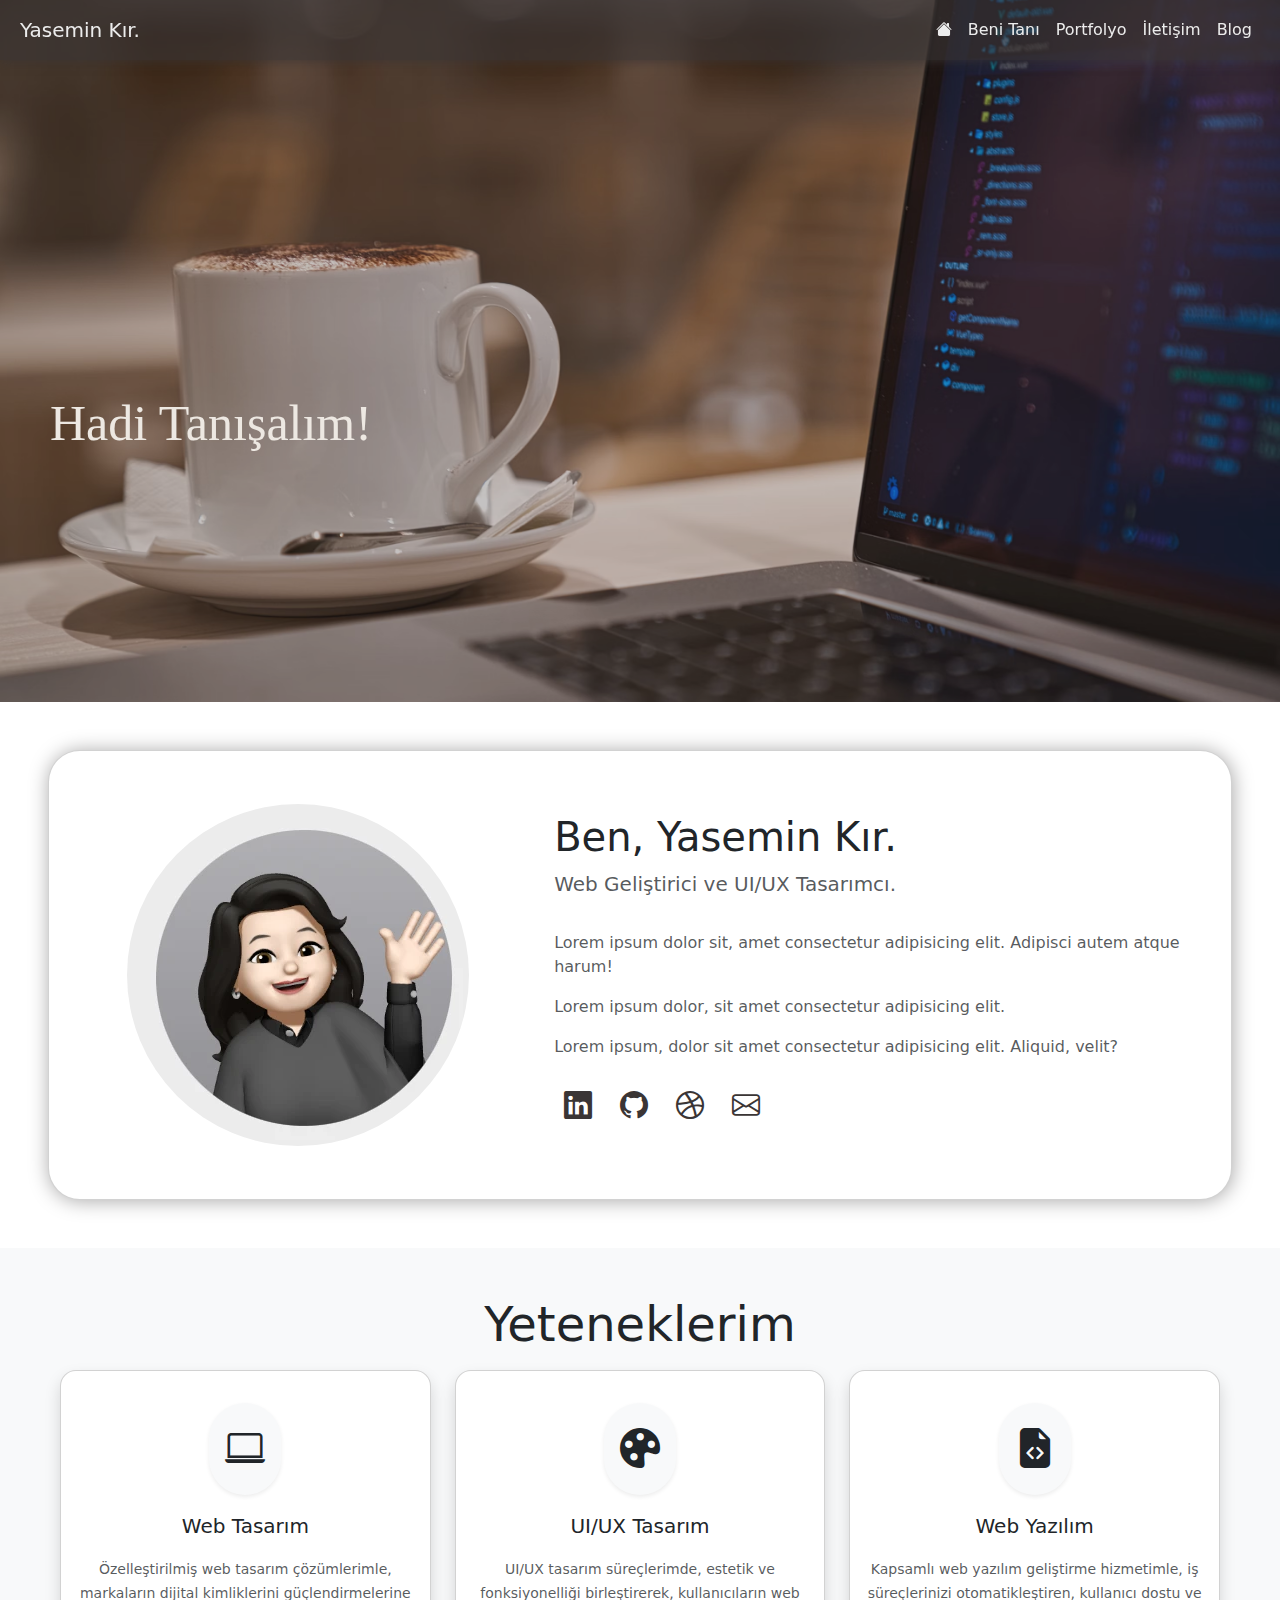
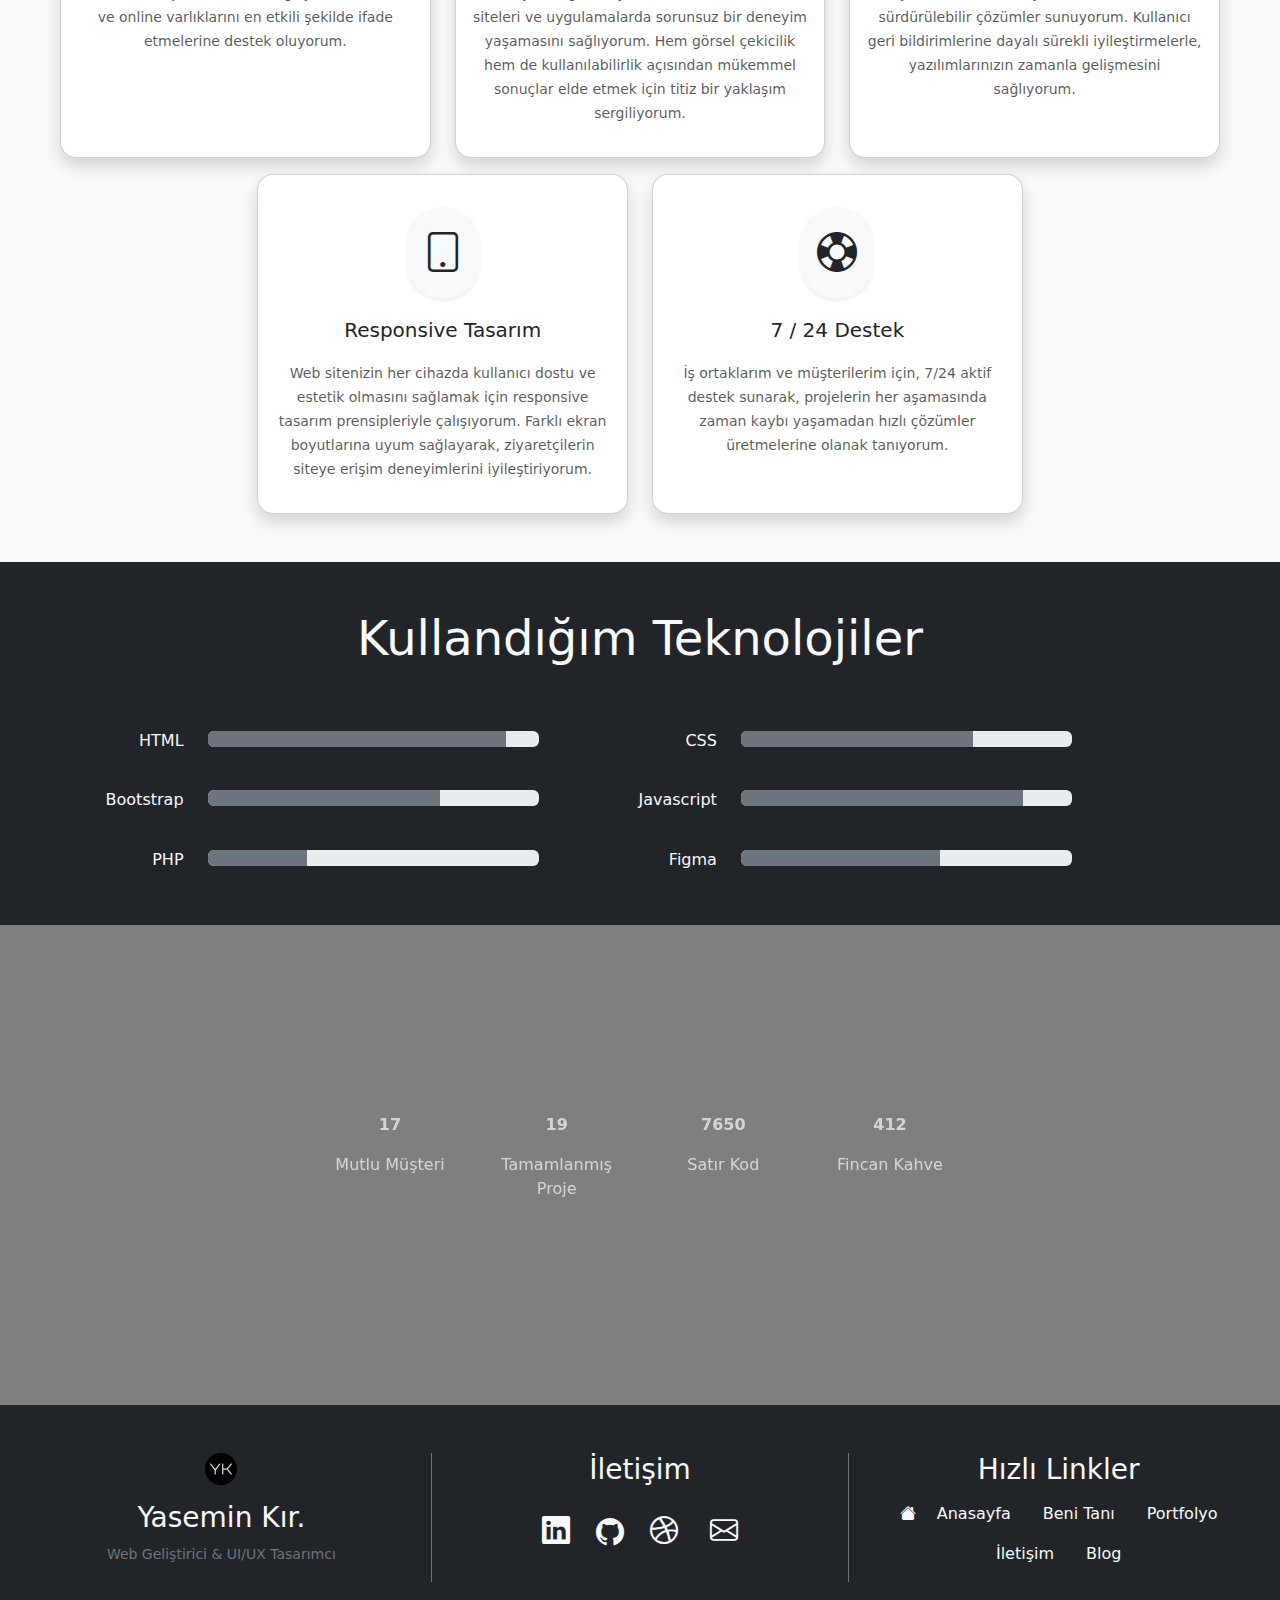
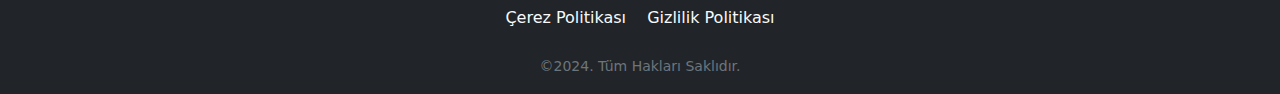
==== commit b2510c53: "beni-tani.html'de güncellemeler yapıldı" ====
--- a/beni-tani.html
+++ b/beni-tani.html
@@ -275,40 +275,40 @@
 
         <!-- Milestones Section Start -->
         <section>
-            <div class="banner-section overflow-hidden d-flex align-items-center justify-content-around">
+            <div class="banner-section d-block d-sm-flex align-items-center justify-content-around overflow-hidden">
                 <div class="row">
-                    <div class="col-md-6 col-lg-3">
-                        <div class="card h-100 shadow-lg">
+                    <div class="col-sm-6 col-lg-3">
+                        <div class="card h-100">
                             <div class="card-body text-center">
                                 <i class="fa-solid fa-face-smile-beam fs-3"></i>
-                                <p class="lead">17</p>
+                                <p class="fw-bold">17</p>
                                 <p>Mutlu Müşteri</p>
                             </div>
                         </div>
                     </div>
-                    <div class="col-md-6 col-lg-3">
+                    <div class="col-sm-6 col-lg-3">
                         <div class="card h-100">
                             <div class="card-body text-center">
                                 <i class="fa-solid fa-handshake fs-3"></i>
-                                <p class="lead">19</p>
+                                <p class="fw-bold">19</p>
                                 <p class="p-0">Tamamlanmış Proje</p>
                             </div>
                         </div>
                     </div>
-                    <div class="col-md-6 col-lg-3">
+                    <div class="col-sm-6 col-lg-3">
                         <div class="card h-100">
                             <div class="card-body text-center">
                                 <i class="fa-solid fa-code fs-3"></i>
-                                <p class="lead">7650</p>
+                                <p class="fw-bold">7650</p>
                                 <p class="d-inline-block">Satır Kod</p>
                             </div>
                         </div>
                     </div>
-                    <div class="col-md-6 col-lg-3">
+                    <div class="col-sm-6 col-lg-3">
                         <div class="card h-100">
                             <div class="card-body text-center">
                                 <i class="fa-solid fa-mug-hot fs-3"></i>
-                                <p class="lead">412</p>
+                                <p class="fw-bold">412</p>
                                 <p>Fincan Kahve</p>
                             </div>
                         </div>
--- a/CSS/style.css
+++ b/CSS/style.css
@@ -249,15 +249,27 @@
   background-repeat: no-repeat;
   background-position: center center;
   background-size: cover;
-  height: 35rem;
+  min-height: 30rem;
   width: auto;
 }
 
 .banner-section .card {
-  background-color: rgba(0, 0, 0, 0.7) !important;
-  color: #ffffff !important;
-  opacity: 1 !important;
-  z-index: 999;
+  background-color: transparent !important;
+  color: #ECECEC;
+  z-index: 3;
+  border: none;
+}
+
+.banner-section::after {
+  content: " ";
+  position: absolute;
+  top: 0;
+  bottom: 0;
+  left: 0;
+  right: 0;
+  background-color: #000;
+  z-index: 0;
+  opacity: 0.5;
 }
 
 /* ========Media Queries======= */
@@ -283,17 +295,13 @@
 
     .banner .image {
       width: 100%;
-      /* Görselin genişliği %100 */
       height: auto;
-      /* Yüksekliği otomatik ayarla */
     }
   }
 
   .banner .image {
     width: 100%;
-    /* Görselin genişliği #app ile uyumlu olur */
     height: 100%;
-    /* Görselin yüksekliği #app ile uyumlu olur */
   }
 }
 
@@ -306,3 +314,9 @@
     text-shadow: none !important;
   }
 }
+
+@media (max-width: 992px) {
+  .banner-section .card {
+    background:none !important;
+  }
+}